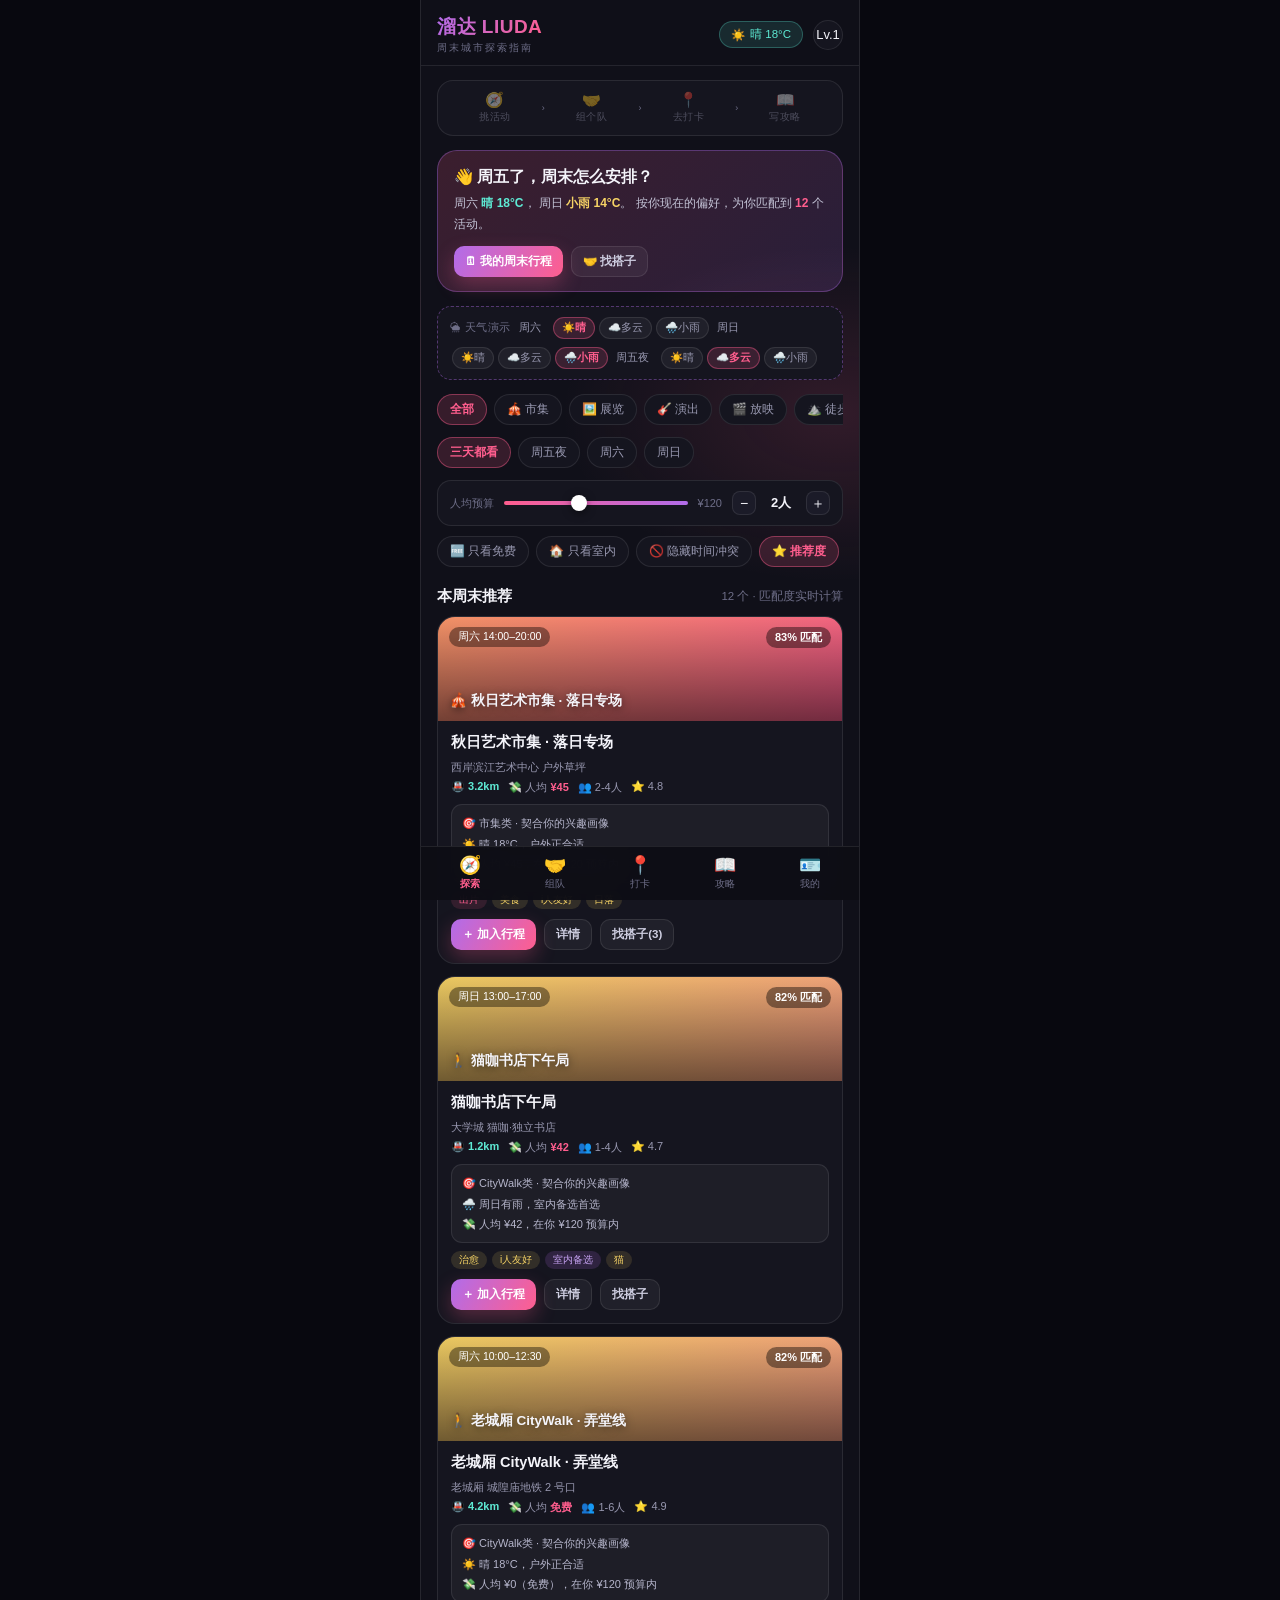
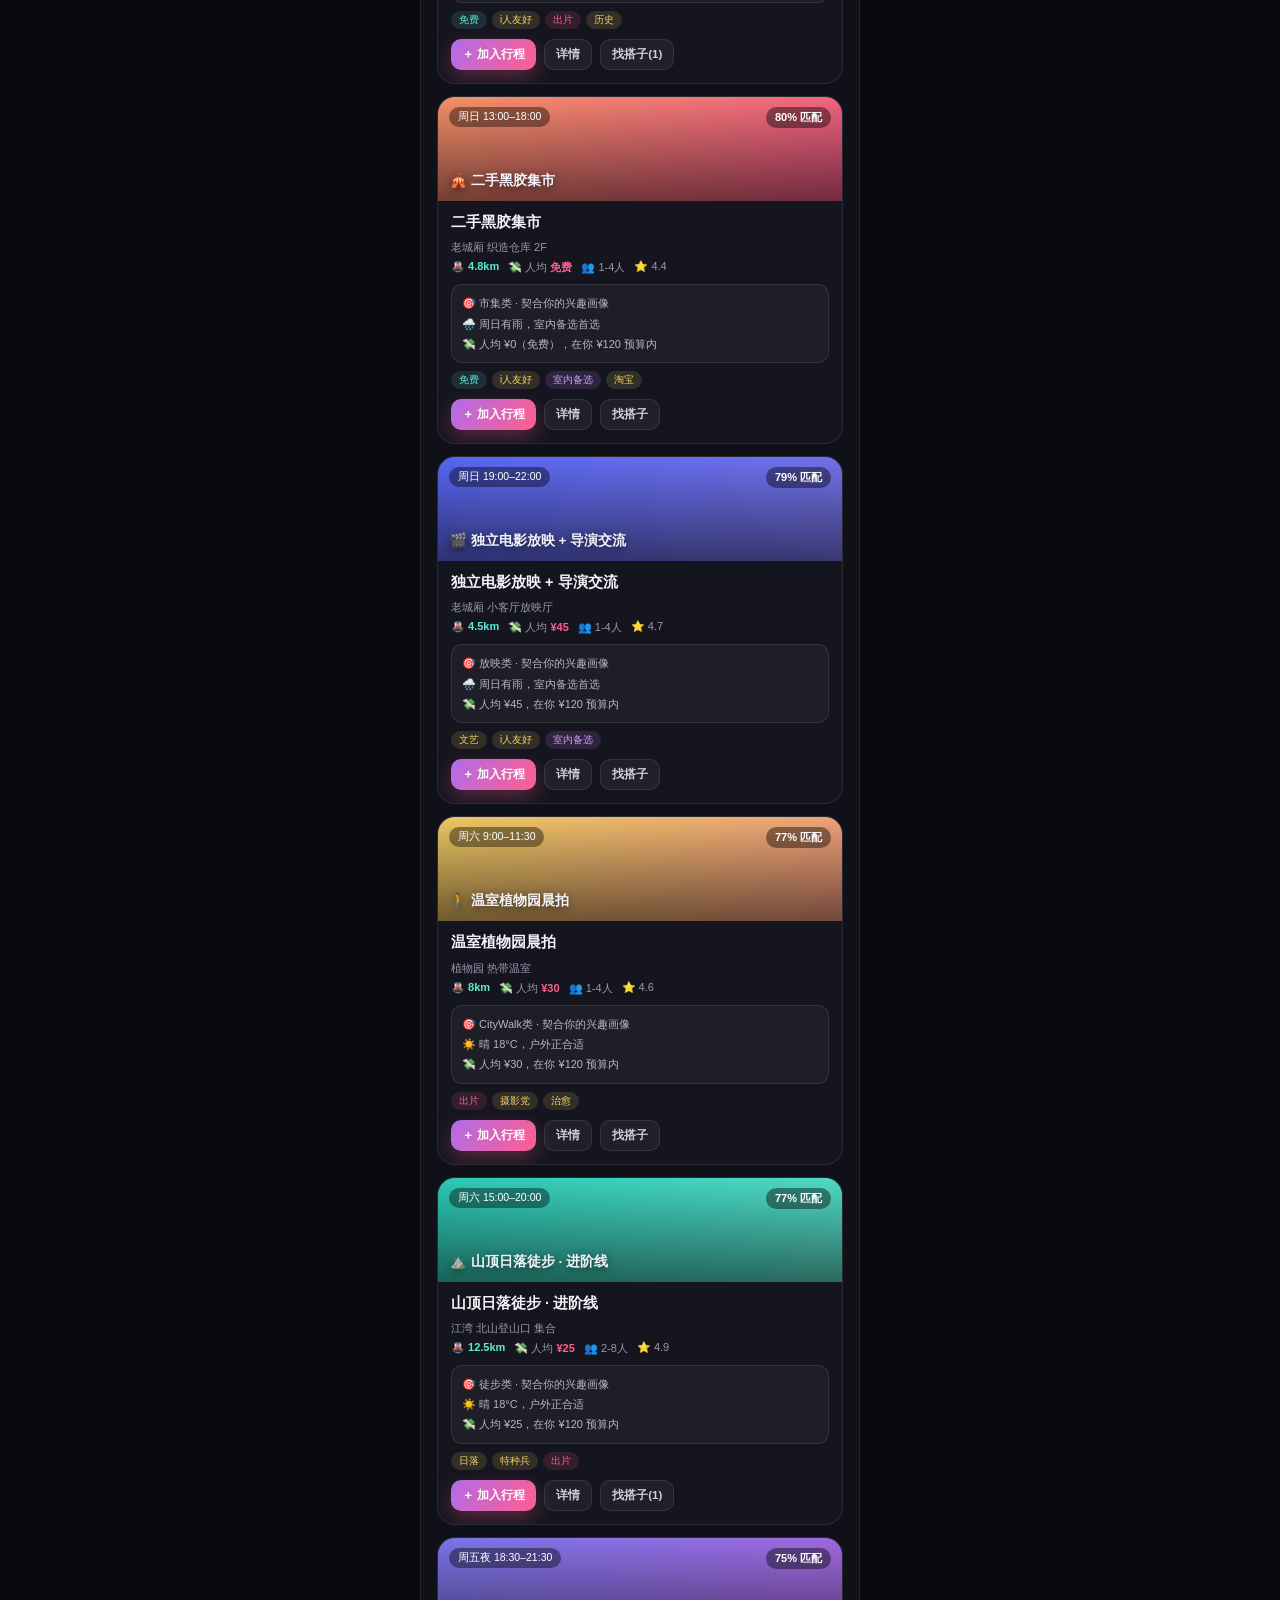
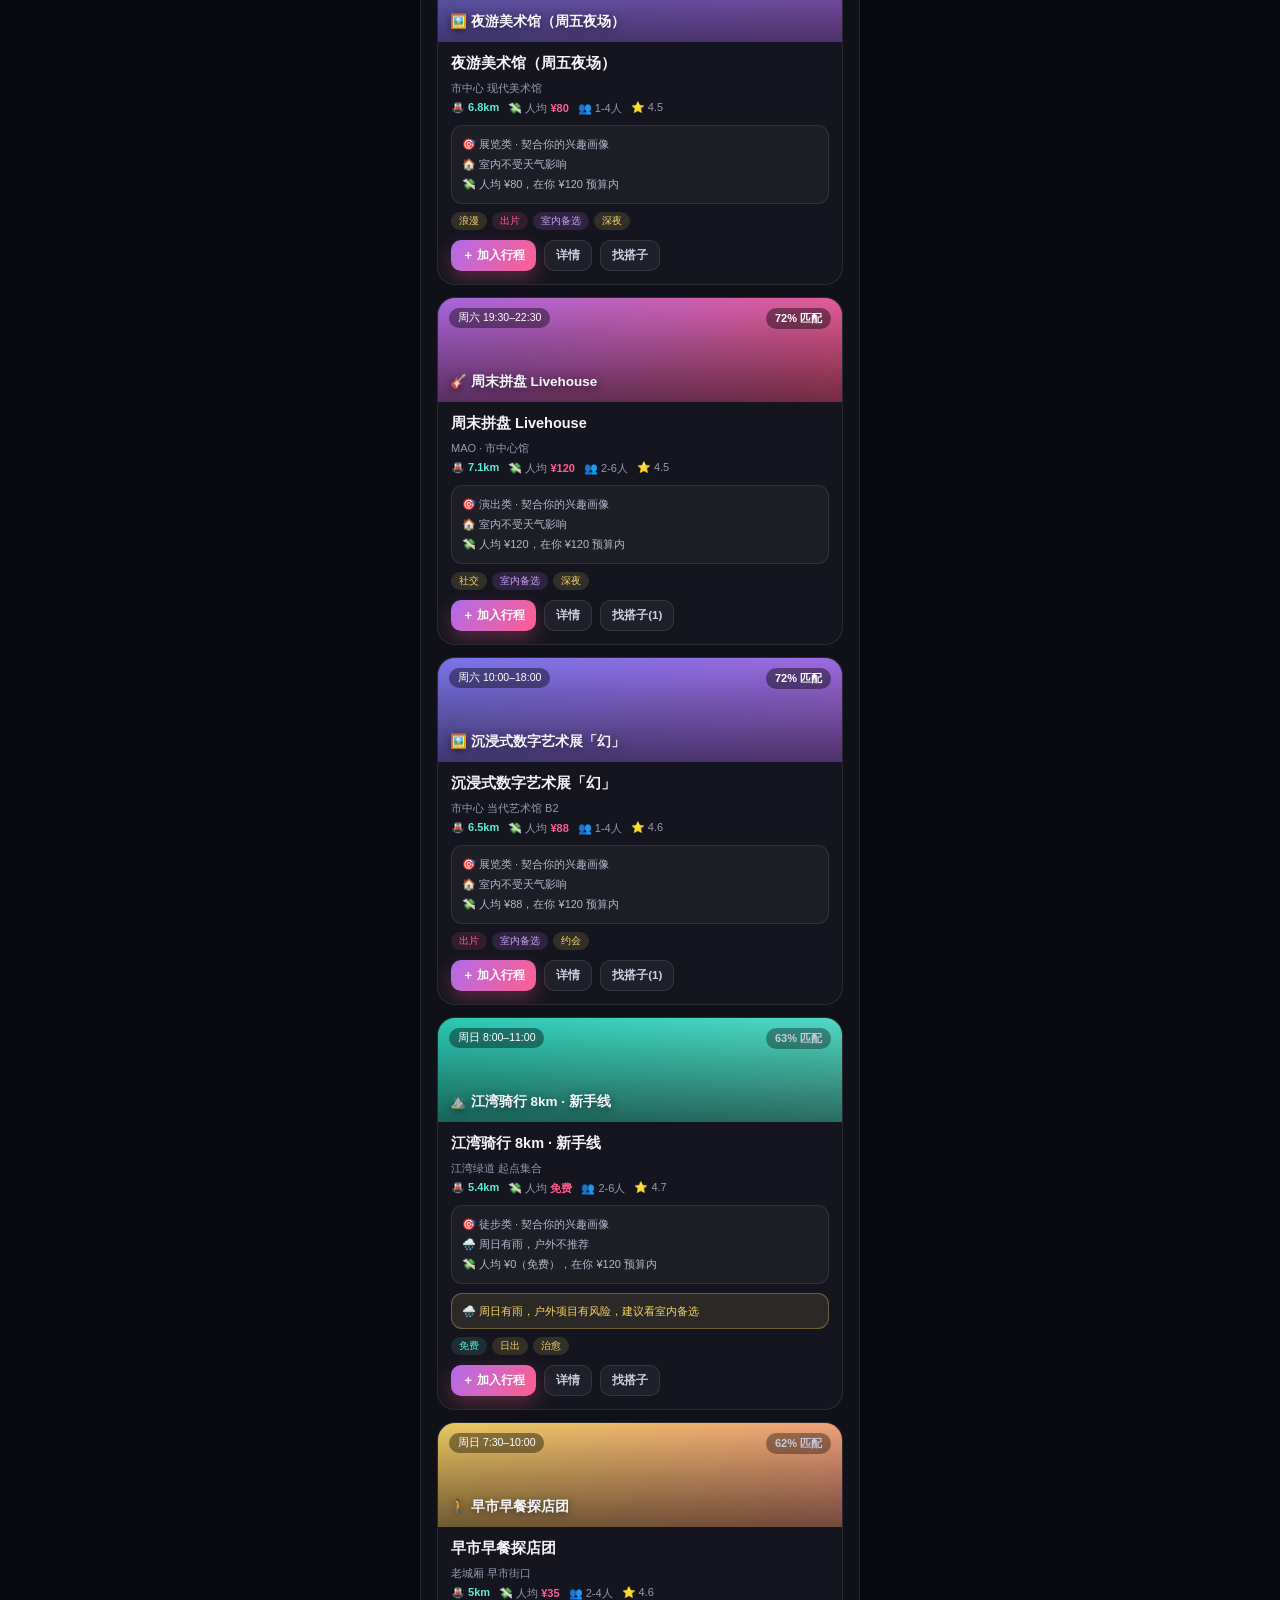
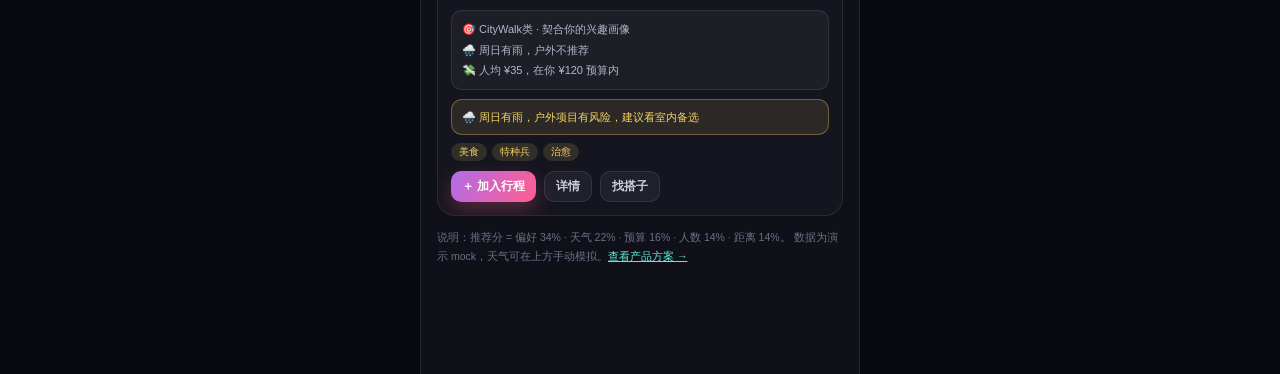
==== public/index.html @ e6240f08 "Initial commit: 溜达 LIUDA weekend city explorer - 纯静态零依赖 Web App：可解释推荐（偏好/天气/预算/人数/距离） - 完整链路：推荐 → 行程" ====
<!DOCTYPE html>
<html lang="zh-CN">
<head>
<meta charset="UTF-8">
<meta name="viewport" content="width=device-width,initial-scale=1,maximum-scale=1,user-scalable=no,viewport-fit=cover">
<title>溜达 LIUDA · 周末城市探索指南</title>
<link rel="stylesheet" href="styles.css">
</head>
<body>

<div class="app">
  <header class="topbar" id="topbar"></header>
  <main class="view" id="view"></main>
  <nav class="tabbar" id="tabbar"></nav>

  <div class="modal-root" id="modal-root"></div>
  <div class="toast-root" id="toast-root"></div>
</div>

<script src="js/data.js"></script>
<script src="js/engine.js"></script>
<script src="js/app.js"></script>
</body>
</html>
---- public/styles.css ----
:root{
  --bg:#08080f;
  --panel:#101019;
  --card:#15151f;
  --card2:#1b1b28;
  --line:rgba(255,255,255,.09);
  --txt:#f4f4fa;
  --sub:#9898b0;
  --dim:#6e6e88;
  --pink:#ff5e8e;
  --purple:#b16cea;
  --mint:#5eead4;
  --amber:#f6d365;
  --grad:linear-gradient(120deg,#ff5e8e 0%,#b16cea 55%,#5eead4 100%);
  --grad2:linear-gradient(120deg,#b16cea 0%,#ff5e8e 100%);
  --grad3:linear-gradient(120deg,#5eead4 0%,#7f7bf5 100%);
  --r:18px;
}
*{margin:0;padding:0;box-sizing:border-box;-webkit-tap-highlight-color:transparent}
html,body{height:100%}
body{
  background:var(--bg);
  color:var(--txt);
  font-family:"PingFang SC","HarmonyOS Sans SC","Microsoft YaHei",-apple-system,"Segoe UI",sans-serif;
  -webkit-font-smoothing:antialiased;
  font-size:14px;
}
button,input,textarea,select{font-family:inherit;color:inherit}
::-webkit-scrollbar{width:0;height:0}

.app{
  position:relative;
  max-width:440px;
  min-height:100vh;
  margin:0 auto;
  background:
    radial-gradient(520px 300px at 10% -5%, rgba(177,108,234,.20), transparent 60%),
    radial-gradient(460px 280px at 95% 8%, rgba(255,94,142,.14), transparent 60%),
    var(--panel);
  border-left:1px solid var(--line);
  border-right:1px solid var(--line);
  overflow-x:hidden;
}

/* ---------- 顶栏 ---------- */
.topbar{
  position:sticky; top:0; z-index:40;
  padding:14px 16px 10px;
  background:rgba(16,16,25,.86);
  backdrop-filter:blur(14px);
  border-bottom:1px solid var(--line);
}
.tb-row{display:flex;align-items:center;gap:10px}
.brand{font-size:19px;font-weight:800;letter-spacing:.5px;background:var(--grad2);-webkit-background-clip:text;background-clip:text;color:transparent}
.brand-sub{font-size:10px;letter-spacing:2px;color:var(--dim);margin-top:1px}
.wx{
  margin-left:auto;display:flex;align-items:center;gap:5px;
  padding:5px 11px;border-radius:999px;font-size:11.5px;
  background:rgba(94,234,212,.12);border:1px solid rgba(94,234,212,.28);color:var(--mint);
}
.wx.rain{background:rgba(127,123,245,.14);border-color:rgba(127,123,245,.35);color:#a9a6ff}
.icon-btn{
  width:30px;height:30px;border-radius:50%;display:flex;align-items:center;justify-content:center;
  background:var(--card);border:1px solid var(--line);font-size:13px;cursor:pointer;
}

/* ---------- 主体 ---------- */
.view{padding:14px 16px 108px}

/* 链路进度 */
.chain{
  display:flex;align-items:center;gap:2px;
  background:var(--card);border:1px solid var(--line);border-radius:16px;padding:11px 12px;margin-bottom:14px;
}
.chain .step{flex:1;text-align:center;opacity:.42;transition:.25s}
.chain .step.done{opacity:1}
.chain .step .e{font-size:15px;line-height:1}
.chain .step .n{font-size:9.5px;color:var(--sub);margin-top:4px;letter-spacing:.5px}
.chain .step.done .n{color:var(--mint)}
.chain .arrow{font-size:9px;color:var(--dim)}

/* 天气演示条 */
.demo{
  display:flex;align-items:center;gap:8px;flex-wrap:wrap;
  background:var(--card);border:1px dashed rgba(177,108,234,.4);border-radius:14px;padding:10px 12px;margin-bottom:14px;
}
.demo .lb{font-size:10.5px;color:var(--dim);letter-spacing:.5px}
.demo .grp{display:flex;gap:4px;align-items:center;margin-left:2px}
.demo .day{font-size:10.5px;color:var(--sub);margin-right:2px}
.wchip{
  padding:3px 8px;border-radius:999px;font-size:10.5px;cursor:pointer;
  background:rgba(255,255,255,.05);border:1px solid var(--line);color:var(--sub);
}
.wchip.on{background:rgba(255,94,142,.16);border-color:rgba(255,94,142,.4);color:var(--pink);font-weight:700}

/* 打招呼卡 */
.hero-card{
  border-radius:20px;padding:14px 16px;margin-bottom:14px;
  background:linear-gradient(140deg,rgba(255,94,142,.18),rgba(177,108,234,.16));
  border:1px solid rgba(177,108,234,.34);
}
.hero-card h3{font-size:15.5px;margin-bottom:5px;line-height:1.5}
.hero-card p{font-size:12px;color:#c3c3d6;line-height:1.75}
.hero-card .rowbtn{display:flex;gap:8px;margin-top:11px}

/* 通用按钮 */
.btn{
  border:none;cursor:pointer;border-radius:13px;padding:10px 14px;font-size:12.5px;font-weight:700;
  background:var(--grad2);color:#fff;box-shadow:0 8px 20px rgba(255,94,142,.28);
}
.btn.ghost{background:rgba(255,255,255,.05);color:#cfcfe2;border:1px solid var(--line);box-shadow:none;font-weight:600}
.btn.mint{background:var(--grad3);box-shadow:0 8px 20px rgba(94,234,212,.24)}
.btn.sm{padding:7px 11px;font-size:11.5px;border-radius:10px}
.btn.block{display:block;width:100%;text-align:center}
.btn[disabled]{opacity:.4;cursor:not-allowed;box-shadow:none}

/* 筛选 */
.filters{display:flex;flex-direction:column;gap:10px;margin-bottom:14px}
.chiprow{display:flex;gap:7px;overflow-x:auto;padding-bottom:2px}
.chiprow::-webkit-scrollbar{display:none}
.chipx{
  flex:0 0 auto;padding:6px 12px;border-radius:999px;font-size:12px;cursor:pointer;white-space:nowrap;
  background:var(--card);border:1px solid var(--line);color:var(--sub);
}
.chipx.on{background:rgba(255,94,142,.16);border-color:rgba(255,94,142,.42);color:var(--pink);font-weight:700}
.chipx .e{margin-right:3px}

.ctrlrow{
  display:flex;align-items:center;gap:10px;flex-wrap:wrap;
  background:var(--card);border:1px solid var(--line);border-radius:14px;padding:10px 12px;
}
.ctrlrow .lb{font-size:11px;color:var(--dim);white-space:nowrap}
.slider{
  -webkit-appearance:none;appearance:none;height:4px;border-radius:99px;flex:1;min-width:90px;
  background:linear-gradient(90deg,var(--pink),var(--purple));
}
.slider::-webkit-slider-thumb{
  -webkit-appearance:none;width:16px;height:16px;border-radius:50%;background:#fff;
  box-shadow:0 2px 8px rgba(0,0,0,.5);cursor:pointer;
}
.stepper{display:flex;align-items:center;gap:8px}
.stepper button{
  width:24px;height:24px;border-radius:8px;border:1px solid var(--line);background:var(--card2);
  color:var(--txt);font-size:14px;cursor:pointer;line-height:1;
}
.stepper .v{font-size:13px;font-weight:700;min-width:34px;text-align:center}

/* 卡片 */
.card{
  background:var(--card);border:1px solid var(--line);border-radius:var(--r);overflow:hidden;margin-bottom:12px;
  transition:transform .2s,border-color .2s;
}
.card:active{transform:scale(.985)}
.cover{height:104px;position:relative;display:flex;align-items:flex-end;padding:11px 12px}
.cover::after{content:"";position:absolute;inset:0;background:linear-gradient(180deg,rgba(0,0,0,.05),rgba(0,0,0,.55))}
.cover > *{position:relative;z-index:1}
.cover .t{font-size:13.5px;font-weight:800;text-shadow:0 2px 8px rgba(0,0,0,.5)}
.badge-w{
  position:absolute;top:10px;left:11px;z-index:2;padding:3px 9px;border-radius:999px;
  background:rgba(0,0,0,.4);backdrop-filter:blur(4px);font-size:10.5px;color:#fff;
}
.badge-r{position:absolute;top:10px;right:11px;z-index:2;padding:3px 9px;border-radius:999px;font-size:11px;font-weight:800;color:#fff}
.badge-r.hi{background:linear-gradient(120deg,#ff5e8e,#b16cea)}
.badge-r.mid{background:rgba(0,0,0,.42)}
.badge-r.low{background:rgba(0,0,0,.35);color:#c9c9dd}
.card .info{padding:11px 13px 13px}
.card h4{font-size:14.5px;margin-bottom:7px;line-height:1.45}
.meta{display:flex;gap:9px;flex-wrap:wrap;font-size:11px;color:var(--sub)}
.meta b{color:var(--mint);font-weight:600}
.meta em{color:var(--pink);font-style:normal;font-weight:700}
.why{
  margin-top:9px;padding:8px 10px;border-radius:11px;
  background:rgba(255,255,255,.04);border:1px solid var(--line);
}
.why div{font-size:11px;color:#b6b6cc;line-height:1.85}
.card .acts{display:flex;gap:8px;margin-top:10px}
.warnbox{
  margin-top:9px;padding:8px 10px;border-radius:11px;font-size:11px;line-height:1.7;
  background:rgba(246,211,101,.10);border:1px solid rgba(246,211,101,.32);color:var(--amber);
}

/* 标签 */
.tags{display:flex;gap:5px;flex-wrap:wrap;margin-top:8px}
.tg{font-size:10px;padding:2px 8px;border-radius:999px;background:rgba(94,234,212,.12);color:var(--mint)}
.tg.p{background:rgba(255,94,142,.13);color:var(--pink)}
.tg.v{background:rgba(177,108,234,.16);color:#c9a4f5}
.tg.a{background:rgba(246,211,101,.13);color:var(--amber)}

/* 分区标题 */
.sect{display:flex;align-items:center;margin:18px 0 10px}
.sect h3{font-size:15px;font-weight:800}
.sect .c{margin-left:auto;font-size:11.5px;color:var(--dim)}
.sect .ln{flex:1;height:1px;background:var(--line);margin-left:10px}

/* 空态 */
.empty{
  text-align:center;padding:44px 20px;color:var(--dim);font-size:12.5px;line-height:2;
  background:var(--card);border:1px dashed var(--line);border-radius:var(--r);
}
.empty .e{font-size:32px;display:block;margin-bottom:8px;opacity:.6}

/* ---------- 底部 tab ---------- */
.tabbar{
  position:fixed;left:0;right:0;bottom:0;z-index:45;
  max-width:440px;margin:0 auto;
  display:flex;justify-content:space-around;align-items:center;
  padding:9px 6px calc(9px + env(safe-area-inset-bottom));
  background:rgba(13,13,21,.94);backdrop-filter:blur(16px);
  border-top:1px solid var(--line);border-left:1px solid var(--line);border-right:1px solid var(--line);
}
.tabbar .t{
  flex:1;display:flex;flex-direction:column;align-items:center;gap:3px;cursor:pointer;
  font-size:10px;color:var(--dim);position:relative;
}
.tabbar .t i{font-size:18px;font-style:normal;line-height:1}
.tabbar .t.on{color:var(--pink);font-weight:800}
.tabbar .t .dot{
  position:absolute;top:-2px;right:calc(50% - 14px);min-width:14px;height:14px;border-radius:99px;
  background:var(--pink);color:#fff;font-size:9px;display:flex;align-items:center;justify-content:center;padding:0 3px;
}

/* ---------- 弹层 ---------- */
.modal-root:empty{display:none}
.scrim{
  position:absolute;inset:0;z-index:50;background:rgba(4,4,10,.72);backdrop-filter:blur(3px);
  display:flex;align-items:flex-end;justify-content:center;animation:fade .2s ease;
}
@keyframes fade{from{opacity:0}to{opacity:1}}
@keyframes up{from{transform:translateY(24px);opacity:.4}to{transform:translateY(0);opacity:1}}
.sheet{
  width:100%;max-height:92%;overflow-y:auto;
  background:var(--panel);border-radius:22px 22px 0 0;border:1px solid var(--line);border-bottom:none;
  animation:up .24s ease;padding-bottom:24px;
}
.sheet.full{height:100%;max-height:100%;border-radius:0}
.sheet-head{
  position:sticky;top:0;z-index:5;display:flex;align-items:center;gap:10px;
  padding:14px 16px;background:rgba(16,16,25,.94);backdrop-filter:blur(12px);border-bottom:1px solid var(--line);
}
.sheet-head h3{font-size:16px;font-weight:800}
.sheet-head .x{margin-left:auto;width:28px;height:28px;border-radius:50%;background:var(--card);border:1px solid var(--line);display:flex;align-items:center;justify-content:center;cursor:pointer;font-size:13px}
.sheet-body{padding:14px 16px}

/* 详情封面 */
.dcover{height:168px;position:relative;display:flex;align-items:flex-end;padding:14px 16px}
.dcover::after{content:"";position:absolute;inset:0;background:linear-gradient(180deg,rgba(0,0,0,.05) 40%,rgba(0,0,0,.6))}
.dcover > *{position:relative;z-index:1}
.dcover h2{font-size:19px;font-weight:800;line-height:1.4}
.dcover .sub{font-size:11.5px;color:#e2e2ef;margin-top:5px}

.kvs{display:grid;grid-template-columns:1fr 1fr;gap:8px;margin-bottom:12px}
.kv{background:var(--card);border:1px solid var(--line);border-radius:13px;padding:10px 11px}
.kv .k{font-size:10px;color:var(--dim);margin-bottom:3px}
.kv .v{font-size:12.5px;font-weight:600}
.kv .v em{color:var(--pink);font-style:normal}

.panel{background:var(--card);border:1px solid var(--line);border-radius:14px;padding:12px;margin-bottom:11px}
.panel h5{font-size:12.5px;margin-bottom:8px;display:flex;align-items:center;gap:6px}
.panel p{font-size:12px;color:#b9b9cf;line-height:1.85}
.panel.mint{background:rgba(94,234,212,.07);border-color:rgba(94,234,212,.26)}
.panel.mint h5{color:var(--mint)}
.panel.warn{background:rgba(246,211,101,.08);border-color:rgba(246,211,101,.3)}
.panel.warn h5{color:var(--amber)}

/* 队伍 */
.team{background:var(--card);border:1px solid var(--line);border-radius:16px;padding:13px;margin-bottom:11px}
.team .top{display:flex;align-items:center;margin-bottom:9px}
.avs{display:flex}
.avs span{
  width:30px;height:30px;border-radius:50%;display:flex;align-items:center;justify-content:center;font-size:14px;
  margin-left:-9px;border:2px solid var(--card);background:var(--card2);
}
.avs span:first-child{margin-left:0}
.avs span.me{box-shadow:0 0 0 2px var(--pink)}
.team .nm{margin-left:10px;flex:1;min-width:0}
.team .nm h5{font-size:13.5px;white-space:nowrap;overflow:hidden;text-overflow:ellipsis}
.team .nm .s{font-size:10.5px;color:var(--dim);margin-top:2px}
.team .note{font-size:11.5px;color:var(--sub);line-height:1.8;margin-top:8px}
.team .acts{display:flex;gap:8px;margin-top:10px}
.team.mine{border-color:rgba(177,108,234,.45);background:linear-gradient(150deg,rgba(177,108,234,.10),var(--card))}

/* 地图 */
.map{
  position:relative;height:210px;border-radius:18px;overflow:hidden;margin-bottom:12px;
  border:1px solid var(--line);
  background:
    radial-gradient(140px 90px at 26% 30%, rgba(94,234,212,.16), transparent 70%),
    radial-gradient(150px 100px at 72% 62%, rgba(255,94,142,.14), transparent 70%),
    #12121c;
}
.map .grid{position:absolute;inset:0;background-image:linear-gradient(rgba(255,255,255,.035) 1px,transparent 1px),linear-gradient(90deg,rgba(255,255,255,.035) 1px,transparent 1px);background-size:36px 36px}
.map .pin{position:absolute;transform:translate(-50%,-50%);font-size:19px;filter:drop-shadow(0 4px 10px rgba(0,0,0,.6))}
.map .pin .cap{
  position:absolute;left:50%;transform:translateX(-50%);top:20px;white-space:nowrap;
  font-size:9px;color:var(--sub);background:rgba(0,0,0,.5);padding:1px 6px;border-radius:99px;
}
.map .halo{position:absolute;transform:translate(-50%,-50%);width:44px;height:44px;border-radius:50%;background:rgba(94,234,212,.16);filter:blur(2px)}
.map .legend{position:absolute;bottom:10px;left:12px;font-size:10.5px;color:var(--dim)}

/* 打卡记录 */
.ci{display:flex;gap:11px;background:var(--card);border:1px solid var(--line);border-radius:16px;padding:12px;margin-bottom:10px}
.ci .ph{width:52px;height:52px;border-radius:13px;display:flex;align-items:center;justify-content:center;font-size:24px;background:var(--card2);flex:0 0 auto}
.ci .bd{flex:1;min-width:0}
.ci .bd h5{font-size:13px;margin-bottom:4px}
.ci .bd .s{font-size:10.5px;color:var(--dim)}
.ci .bd .t{font-size:11.5px;color:#b9b9cf;line-height:1.7;margin-top:5px}
.rate{font-size:11px;color:var(--amber);letter-spacing:1px}

/* 偏好滑杆 */
.prefrow{display:flex;align-items:center;gap:12px;margin-bottom:14px}
.prefrow .n{font-size:12.5px;width:74px;flex:0 0 auto}
.prefrow .n small{display:block;font-size:9.5px;color:var(--dim);margin-top:2px}
.prefrow .v{font-size:11px;color:var(--mint);width:30px;text-align:right;flex:0 0 auto}

/* 攻略 */
.post{background:var(--card);border:1px solid var(--line);border-radius:16px;overflow:hidden;margin-bottom:12px}
.post .pc{height:74px;position:relative}
.post .pc .ab{position:absolute;bottom:8px;left:12px;font-size:11px;color:#fff;background:rgba(0,0,0,.42);padding:2px 9px;border-radius:99px}
.post .bd{padding:11px 13px}
.post h5{font-size:13.5px;line-height:1.5;margin-bottom:8px}
.post .au{display:flex;align-items:center;gap:6px;font-size:10.5px;color:var(--dim)}
.post .au .av{width:18px;height:18px;border-radius:50%;background:var(--grad2);display:flex;align-items:center;justify-content:center;font-size:9px}
.post .st{margin-left:auto;display:flex;gap:9px}
.route{display:flex;align-items:center;gap:7px;flex-wrap:wrap;margin:8px 0}
.route .n{font-size:10.5px;color:#c9c9dd;background:rgba(255,255,255,.05);border:1px solid var(--line);padding:3px 9px;border-radius:8px}
.route .ar{font-size:9px;color:var(--dim)}

/* 表单 */
.field{margin-bottom:13px}
.field label{display:block;font-size:11.5px;color:var(--sub);margin-bottom:6px}
.field input[type=text],.field input[type=number],.field textarea,.field select{
  width:100%;background:var(--card);border:1px solid var(--line);border-radius:12px;padding:10px 12px;font-size:13px;
  outline:none;
}
.field textarea{min-height:88px;line-height:1.8;resize:vertical}
.field input:focus,.field textarea:focus,.field select:focus{border-color:rgba(177,108,234,.55)}
.tgpick{display:flex;flex-wrap:wrap;gap:7px}
.tgpick span{padding:5px 11px;border-radius:999px;font-size:11.5px;background:var(--card);border:1px solid var(--line);color:var(--sub);cursor:pointer}
.tgpick span.on{background:rgba(255,94,142,.16);border-color:rgba(255,94,142,.42);color:var(--pink);font-weight:700}
.emopick{display:grid;grid-template-columns:repeat(6,1fr);gap:8px}
.emopick span{
  aspect-ratio:1;display:flex;align-items:center;justify-content:center;font-size:20px;border-radius:12px;
  background:var(--card);border:1px solid var(--line);cursor:pointer;
}
.emopick span.on{border-color:var(--pink);background:rgba(255,94,142,.14)}
.starpick{display:flex;gap:6px;font-size:22px;color:var(--dim)}
.starpick span{cursor:pointer}
.starpick span.on{color:var(--amber)}

/* toast */
.toast-root{position:absolute;left:0;right:0;bottom:96px;z-index:60;display:flex;flex-direction:column;align-items:center;gap:8px;pointer-events:none}
.toast{
  max-width:86%;padding:10px 16px;border-radius:14px;font-size:12.5px;line-height:1.6;text-align:center;
  background:rgba(28,28,40,.96);border:1px solid rgba(255,255,255,.14);color:var(--txt);
  box-shadow:0 12px 30px rgba(0,0,0,.5);animation:up .2s ease;
}
.toast.ok{border-color:rgba(94,234,212,.45)}
.toast.warn{border-color:rgba(246,211,101,.45)}

.link-ish{color:var(--mint);cursor:pointer}
.smallnote{font-size:10.5px;color:var(--dim);line-height:1.8;margin-top:8px}
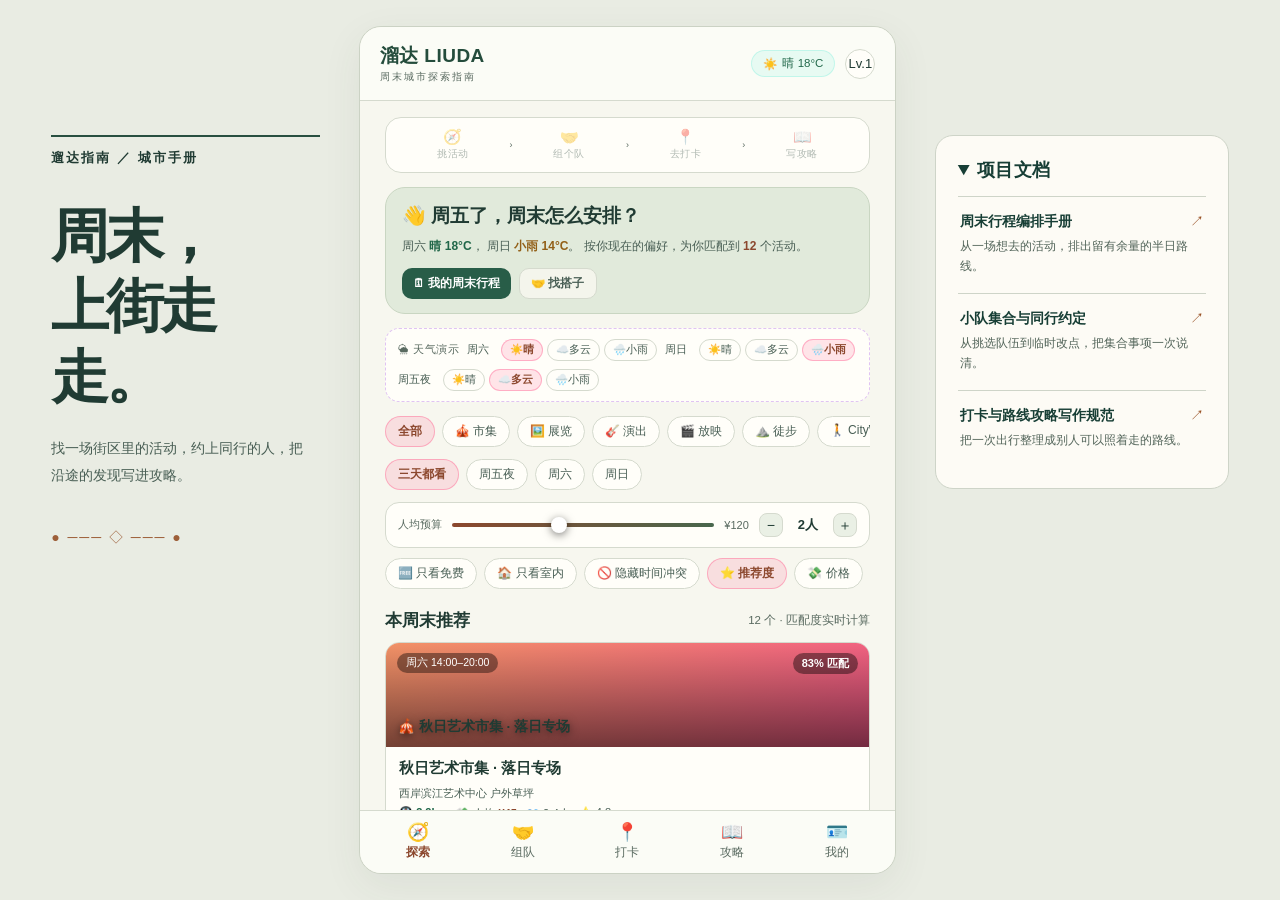
==== commit c2e656b8: "Redesign city guide and publish three field manuals" ====
--- a/public/index.html
+++ b/public/index.html
@@ -2,13 +2,13 @@
 <html lang="zh-CN">
 <head>
 <meta charset="UTF-8">
-<meta name="viewport" content="width=device-width,initial-scale=1,maximum-scale=1,user-scalable=no,viewport-fit=cover">
+<meta name="viewport" content="width=device-width,initial-scale=1,viewport-fit=cover">
 <title>溜达 LIUDA · 周末城市探索指南</title>
 <link rel="stylesheet" href="styles.css">
-</head>
+<link rel="stylesheet" href="publication.css"></head>
 <body>
 
-<div class="app">
+<div class="guide-layout"><header class="guide-intro"><span>遛达指南 ／ 城市手册</span><h1>周末，<br>上街走走。</h1><p>找一场街区里的活动，约上同行的人，把沿途的发现写进攻略。</p><div class="walk-line" aria-hidden="true">● ─── ◇ ─── ●</div></header><div class="app">
   <header class="topbar" id="topbar"></header>
   <main class="view" id="view"></main>
   <nav class="tabbar" id="tabbar"></nav>
@@ -17,8 +17,11 @@
   <div class="toast-root" id="toast-root"></div>
 </div>
 
+<aside class="pub-rail" aria-label="项目文档"><details open><summary>项目文档</summary><nav aria-label="遛达指南文档"><a href="docs/itinerary.html"><strong>周末行程编排手册</strong><span aria-hidden="true">↗</span><small>从一场想去的活动，排出留有余量的半日路线。</small></a>
+<a href="docs/meetup.html"><strong>小队集合与同行约定</strong><span aria-hidden="true">↗</span><small>从挑选队伍到临时改点，把集合事项一次说清。</small></a>
+<a href="docs/field-notes.html"><strong>打卡与路线攻略写作规范</strong><span aria-hidden="true">↗</span><small>把一次出行整理成别人可以照着走的路线。</small></a></nav></details></aside></div>
 <script src="js/data.js"></script>
 <script src="js/engine.js"></script>
 <script src="js/app.js"></script>
-</body>
+<script>if (window.matchMedia) { const compactDocs = matchMedia("(max-width: 700px)"); const docsMenu = document.querySelector(".pub-rail details"); function sizeDocs() { docsMenu.open = !compactDocs.matches; } sizeDocs(); compactDocs.addEventListener("change", sizeDocs); }</script></body>
 </html>
--- a/public/publication.css
+++ b/public/publication.css
@@ -0,0 +1,17 @@
+.pub-rail{border:1px solid var(--doc-line);background:var(--doc-bg);color:var(--doc-text);border-radius:18px;padding:22px;min-width:0}
+.pub-rail summary{font-size:18px;font-weight:700;cursor:pointer;letter-spacing:.03em}
+.pub-rail nav{margin-top:14px}
+.pub-rail a{display:grid;grid-template-columns:1fr auto;gap:5px 8px;padding:16px 2px;border-top:1px solid var(--doc-line);text-decoration:none;color:inherit;transition:color .15s}
+.pub-rail a:is(:hover,:focus-visible){color:var(--doc-accent)}
+.pub-rail a span{color:var(--doc-accent)}.pub-rail small{grid-column:1/-1;font-size:12px;line-height:1.7;color:var(--doc-muted)}
+.pub-rail a:focus-visible,.pub-rail summary:focus-visible{outline:2px solid var(--doc-accent);outline-offset:2px}
+:root{--doc-bg:#fdfbf5;--doc-text:#173e35;--doc-muted:#526459;--doc-line:#ced4c8;--doc-accent:#985023;--bg:#ebece3;--panel:#f7f7ef;--card:#fffef9;--card2:#eaf0e5;--line:#d5dace;--txt:#203b33;--sub:#485e54;--dim:#596a60;--pink:#8c482e;--purple:#48674d;--mint:#206749;--amber:#926018;--grad:#315c49;--grad2:#285d48;--grad3:#35624f;--r:14px}
+body{background:#e9ece3}
+.guide-layout{display:grid;grid-template-columns:minmax(185px, .75fr) minmax(390px,1.5fr) minmax(225px,.82fr);align-items:start;gap:clamp(20px,3vw,52px);max-width:1490px;padding:26px clamp(20px,4vw,70px);margin:auto}
+.guide-intro,.pub-rail{position:sticky;top:clamp(36px,15vh,150px)}.guide-intro{padding-top:12px;border-top:2px solid #284f40}
+.guide-intro span{font-size:13px;letter-spacing:.16em;font-weight:700}.guide-intro h1{font:700 clamp(42px,4.5vw,75px)/1.22 Georgia,"Songti SC",SimSun,serif;letter-spacing:-.06em;margin:35px 0 22px}.guide-intro p{max-width:18em;line-height:1.95;color:var(--sub)}.walk-line{margin-top:40px;color:#9d5f39;letter-spacing:.14em}
+.app{margin:0;width:100%;max-width:none;min-height:0;height:calc(100dvh - 52px);display:flex;flex-direction:column;background:var(--panel);border:1px solid #cbd2c4;border-radius:22px;box-shadow:0 12px 40px #37493512;overflow:hidden}
+.view{flex:1;overflow-y:auto;padding:16px clamp(15px,2vw,26px) 28px;scrollbar-width:thin}.topbar,.tabbar,.sheet-head{background:#fbfcf6}.topbar{padding:16px 20px}.brand{background:none;color:#244c3c}.tabbar{position:static;max-width:none;width:100%;margin:0;border-inline:0;flex-shrink:0}.tabbar .t{font-size:12px;padding:3px}.hero-card,.team.mine{background:#e1eadb;border:1px solid #c9d6c2}.hero-card h3{font-size:19px}.hero-card p,.btn.ghost,.why div,.panel p,.ci .bd .t,.route .n{color:var(--sub)}
+.btn{box-shadow:none}.btn.ghost{background:#f4f5ec}.empty{padding:16px}.empty .e{display:none}.team{padding:16px}.team .nm h5{font-size:16px}.team .note{font-size:13px}.team .nm .s{font-size:12px}.wx.rain,.tg.v{color:#4f466c}.toast{color:white}.sect h3{font-size:17px}.dcover{color:white}.tg{font-weight:600}
+@media(max-width:990px){.guide-layout{grid-template-columns:minmax(0,1fr) 260px}.guide-intro{display:none}}
+@media(max-width:700px){.guide-layout{display:flex;flex-direction:column;gap:0;padding:0;height:100dvh}.pub-rail{order:-1;position:static;width:100%;border-radius:0;padding:9px 16px}.pub-rail summary{font-size:14px}.pub-rail nav{margin:4px 0}.pub-rail a{padding:8px 0}.app{flex:1;min-height:0;border-radius:0;border:0}.view{padding-inline:16px}}
